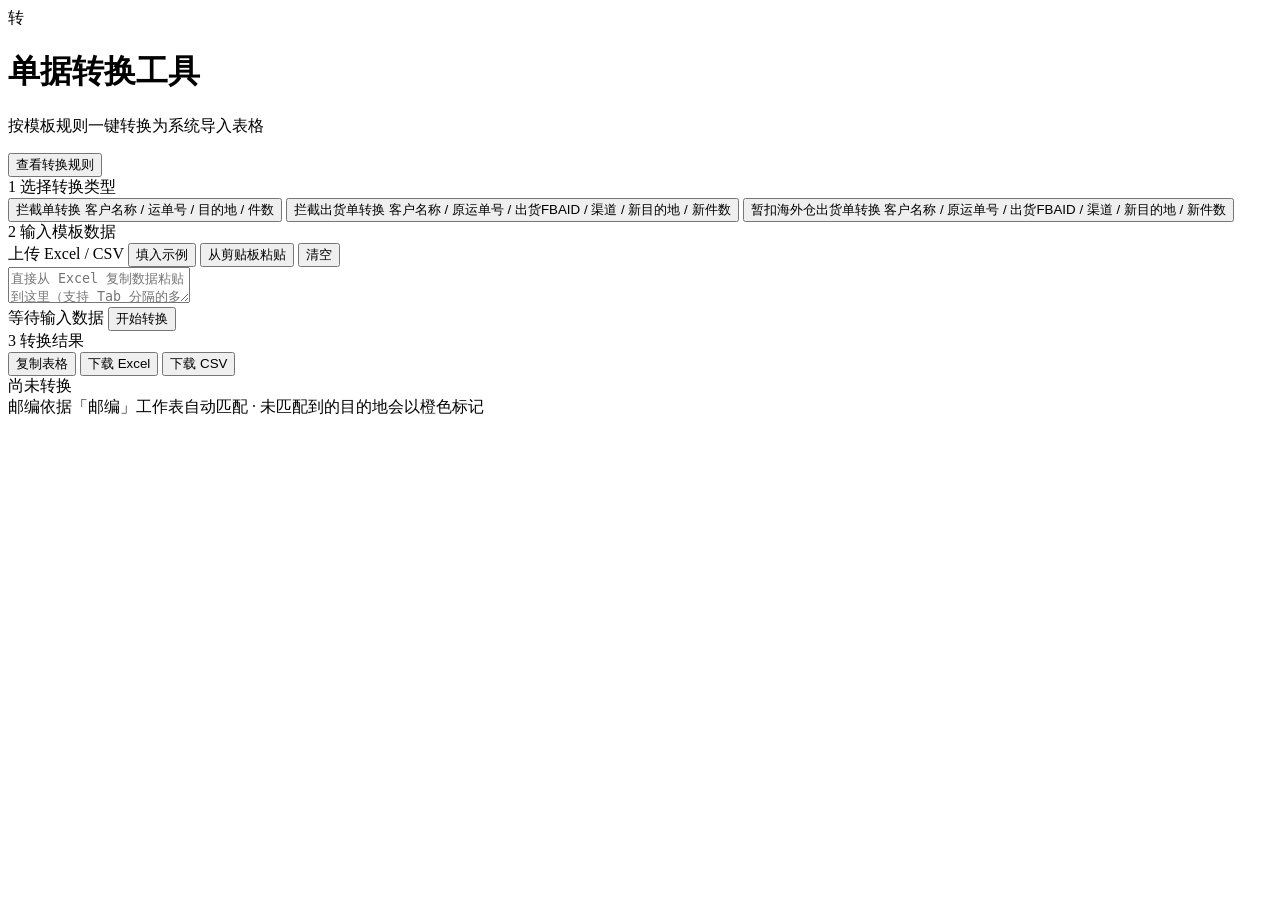
==== bill-converter/index.html @ fe73ea1b "Add bill converter index.html" ====
<!DOCTYPE html>
<html lang="zh-CN">
<head>
<meta charset="UTF-8">
<meta name="viewport" content="width=device-width, initial-scale=1.0">
<title>单据转换工具 · 拦截单 / 出货单</title>
<link rel="stylesheet" href="style.css">
</head>
<body>
<div class="app">

  <header class="topbar">
    <div class="brand">
      <div class="brand-mark">转</div>
      <div>
        <h1>单据转换工具</h1>
        <p>按模板规则一键转换为系统导入表格</p>
      </div>
    </div>
    <div class="topbar-actions">
      <button class="btn btn-ghost" id="btnRules">查看转换规则</button>
    </div>
  </header>

  <section class="card type-card">
    <div class="card-title"><span class="step">1</span> 选择转换类型</div>
    <div class="type-tabs" id="typeTabs">
      <button class="type-tab active" data-type="拦截单转换">
        <span class="tab-name">拦截单转换</span>
        <span class="tab-desc">客户名称 / 运单号 / 目的地 / 件数</span>
      </button>
      <button class="type-tab" data-type="拦截出货单转换">
        <span class="tab-name">拦截出货单转换</span>
        <span class="tab-desc">客户名称 / 原运单号 / 出货FBAID / 渠道 / 新目的地 / 新件数</span>
      </button>
      <button class="type-tab" data-type="暂扣海外仓出货单转换">
        <span class="tab-name">暂扣海外仓出货单转换</span>
        <span class="tab-desc">客户名称 / 原运单号 / 出货FBAID / 渠道 / 新目的地 / 新件数</span>
      </button>
    </div>
  </section>

  <div class="workspace">

    <section class="card input-card">
      <div class="card-title">
        <span class="step">2</span> 输入模板数据
        <span class="title-hint" id="inputHint"></span>
      </div>

      <div class="cols-info" id="colsInfo"></div>

      <div class="input-toolbar">
        <label class="btn btn-soft">
          <input type="file" id="fileInput" accept=".xlsx,.xls,.csv" hidden>
          上传 Excel / CSV
        </label>
        <button class="btn btn-soft" id="btnSample">填入示例</button>
        <button class="btn btn-soft" id="btnPaste">从剪贴板粘贴</button>
        <button class="btn btn-text" id="btnClear">清空</button>
      </div>

      <textarea id="inputText" spellcheck="false" placeholder="直接从 Excel 复制数据粘贴到这里（支持 Tab 分隔的多行多列，可含表头）&#10;&#10;例如：&#10;客户名称	运单号	目的地	件数&#10;XX客户	YT123456	ONT8	5"></textarea>

      <div class="parse-bar">
        <span id="parseStatus" class="parse-status">等待输入数据</span>
        <button class="btn btn-primary" id="btnConvert">开始转换</button>
      </div>

      <div class="preview-wrap" id="previewWrap" hidden>
        <div class="sub-title">输入数据预览</div>
        <div class="table-scroll small"><table id="previewTable"></table></div>
      </div>
    </section>

    <section class="card output-card">
      <div class="card-title">
        <span class="step">3</span> 转换结果
        <span class="title-hint" id="outputHint"></span>
      </div>

      <div class="output-toolbar">
        <button class="btn btn-primary" id="btnCopy">复制表格</button>
        <button class="btn btn-soft" id="btnDownload">下载 Excel</button>
        <button class="btn btn-text" id="btnDownloadCsv">下载 CSV</button>
      </div>

      <div class="table-scroll" id="outputScroll">
        <table id="outputTable"></table>
      </div>

      <div class="output-foot" id="outputFoot">尚未转换</div>
    </section>

  </div>

  <section class="card rules-card" id="rulesCard" hidden>
    <div class="card-title"><span class="step">规</span> 当前转换规则 <button class="btn btn-text" id="btnCloseRules">收起</button></div>
    <p class="rules-note">规则来自「转换.xlsx」第一个子表格的第 2 / 3 / 4 行。若与预期不符，请以原始表格为准。</p>
    <div class="table-scroll"><table id="rulesTable"></table></div>
  </section>

  <footer class="foot">
    邮编依据「邮编」工作表自动匹配 · 未匹配到的目的地会以橙色标记
  </footer>
</div>

<div class="toast" id="toast"></div>

<script src="xlsx.full.min.js"></script>
<script src="data.js"></script>
<script src="core.js"></script>
<script src="app.js"></script>
</body>
</html>
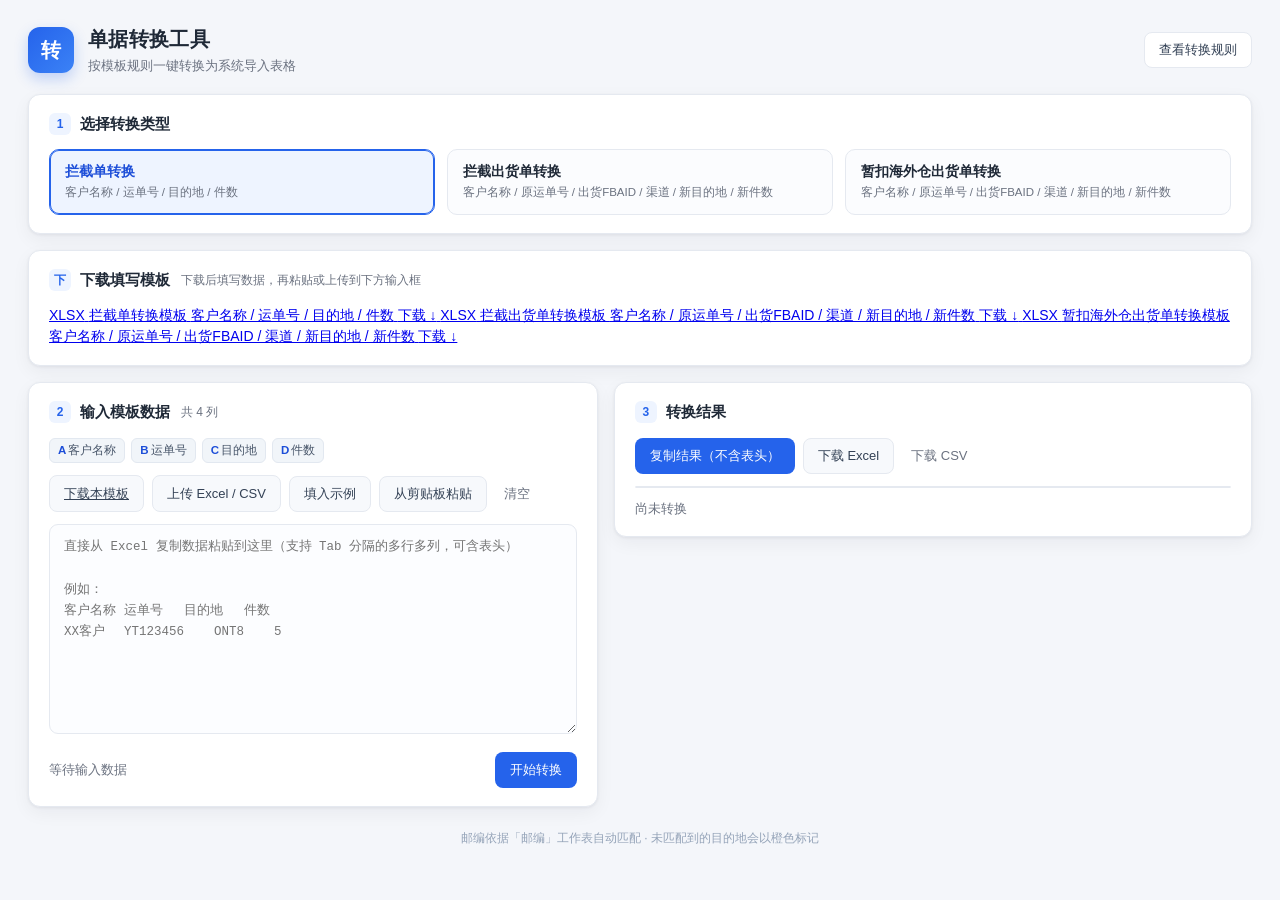
==== commit 01500e40: "Update converter: bill-converter/index.html" ====
--- a/bill-converter/index.html
+++ b/bill-converter/index.html
@@ -40,6 +40,38 @@
     </div>
   </section>
 
+  <section class="card template-card">
+    <div class="card-title"><span class="step">下</span> 下载填写模板
+      <span class="title-hint">下载后填写数据，再粘贴或上传到下方输入框</span>
+    </div>
+    <div class="template-list">
+      <a class="template-item" href="templates/拦截单转换模板.xlsx" download="拦截单转换模板.xlsx">
+        <span class="tpl-icon">XLSX</span>
+        <span class="tpl-body">
+          <span class="tpl-name">拦截单转换模板</span>
+          <span class="tpl-cols">客户名称 / 运单号 / 目的地 / 件数</span>
+        </span>
+        <span class="tpl-dl">下载 ↓</span>
+      </a>
+      <a class="template-item" href="templates/拦截出货单转换模板.xlsx" download="拦截出货单转换模板.xlsx">
+        <span class="tpl-icon">XLSX</span>
+        <span class="tpl-body">
+          <span class="tpl-name">拦截出货单转换模板</span>
+          <span class="tpl-cols">客户名称 / 原运单号 / 出货FBAID / 渠道 / 新目的地 / 新件数</span>
+        </span>
+        <span class="tpl-dl">下载 ↓</span>
+      </a>
+      <a class="template-item" href="templates/暂扣海外仓出货单转换模板.xlsx" download="暂扣海外仓出货单转换模板.xlsx">
+        <span class="tpl-icon">XLSX</span>
+        <span class="tpl-body">
+          <span class="tpl-name">暂扣海外仓出货单转换模板</span>
+          <span class="tpl-cols">客户名称 / 原运单号 / 出货FBAID / 渠道 / 新目的地 / 新件数</span>
+        </span>
+        <span class="tpl-dl">下载 ↓</span>
+      </a>
+    </div>
+  </section>
+
   <div class="workspace">
 
     <section class="card input-card">
@@ -51,6 +83,7 @@
       <div class="cols-info" id="colsInfo"></div>
 
       <div class="input-toolbar">
+        <a class="btn btn-soft" id="btnTpl" href="templates/拦截单转换模板.xlsx" download>下载本模板</a>
         <label class="btn btn-soft">
           <input type="file" id="fileInput" accept=".xlsx,.xls,.csv" hidden>
           上传 Excel / CSV
@@ -80,7 +113,7 @@
       </div>
 
       <div class="output-toolbar">
-        <button class="btn btn-primary" id="btnCopy">复制表格</button>
+        <button class="btn btn-primary" id="btnCopy">复制结果（不含表头）</button>
         <button class="btn btn-soft" id="btnDownload">下载 Excel</button>
         <button class="btn btn-text" id="btnDownloadCsv">下载 CSV</button>
       </div>
--- a/bill-converter/style.css
+++ b/bill-converter/style.css
@@ -0,0 +1,122 @@
+* { box-sizing: border-box; }
+:root{
+  --bg:#f4f6fa;
+  --card:#ffffff;
+  --text:#1f2937;
+  --muted:#6b7280;
+  --line:#e5e9f0;
+  --primary:#2563eb;
+  --primary-dark:#1d4ed8;
+  --primary-soft:#eef4ff;
+  --warn:#d97706;
+  --warn-soft:#fff7e8;
+  --ok:#059669;
+  --shadow:0 1px 3px rgba(16,24,40,.06),0 6px 18px rgba(16,24,40,.05);
+}
+html,body{margin:0;padding:0;}
+body{
+  background:var(--bg);
+  color:var(--text);
+  font-family:-apple-system,BlinkMacSystemFont,"Segoe UI","PingFang SC","Microsoft YaHei",Arial,sans-serif;
+  font-size:14px;
+  line-height:1.5;
+}
+.app{max-width:1440px;margin:0 auto;padding:24px 28px 40px;}
+
+.topbar{display:flex;align-items:center;justify-content:space-between;margin-bottom:18px;}
+.brand{display:flex;align-items:center;gap:14px;}
+.brand-mark{
+  width:46px;height:46px;border-radius:12px;background:linear-gradient(135deg,#2563eb,#3b82f6);
+  color:#fff;font-size:20px;font-weight:700;display:flex;align-items:center;justify-content:center;
+  box-shadow:0 6px 14px rgba(37,99,235,.25);
+}
+.brand h1{margin:0;font-size:20px;letter-spacing:.3px;}
+.brand p{margin:2px 0 0;color:var(--muted);font-size:13px;}
+
+.btn{
+  border:1px solid transparent;border-radius:8px;padding:8px 14px;font-size:13px;cursor:pointer;
+  font-family:inherit;transition:all .16s;white-space:nowrap;display:inline-flex;align-items:center;justify-content:center;gap:5px;
+}
+.btn:active{transform:translateY(1px);}
+.btn-primary{background:var(--primary);color:#fff;}
+.btn-primary:hover{background:var(--primary-dark);}
+.btn-soft{background:#f7f9fc;border-color:var(--line);color:#334155;}
+.btn-soft:hover{background:var(--primary-soft);border-color:#bfd3f5;color:var(--primary-dark);}
+.btn-ghost{background:#fff;border-color:var(--line);color:#334155;}
+.btn-ghost:hover{border-color:#bfd3f5;color:var(--primary-dark);}
+.btn-text{background:transparent;color:var(--muted);padding:8px 8px;}
+.btn-text:hover{color:var(--primary);}
+
+.card{background:var(--card);border:1px solid var(--line);border-radius:12px;padding:18px 20px;box-shadow:var(--shadow);margin-bottom:16px;}
+.card-title{display:flex;align-items:center;gap:9px;font-size:15px;font-weight:600;margin-bottom:14px;}
+.step{
+  width:22px;height:22px;border-radius:6px;background:var(--primary-soft);color:var(--primary);
+  font-size:12px;display:inline-flex;align-items:center;justify-content:center;font-weight:700;
+}
+.title-hint{font-weight:400;color:var(--muted);font-size:12px;margin-left:2px;}
+
+.type-tabs{display:grid;grid-template-columns:repeat(3,1fr);gap:12px;}
+.type-tab{
+  text-align:left;background:#fbfcfe;border:1px solid var(--line);border-radius:10px;padding:13px 15px;
+  cursor:pointer;font-family:inherit;color:var(--text);transition:all .16s;
+}
+.type-tab:hover{border-color:#b9cdf0;background:var(--primary-soft);}
+.type-tab.active{border-color:var(--primary);background:var(--primary-soft);box-shadow:inset 0 0 0 1px var(--primary);}
+.tab-name{display:block;font-weight:600;font-size:14px;margin-bottom:3px;}
+.type-tab.active .tab-name{color:var(--primary-dark);}
+.tab-desc{display:block;color:var(--muted);font-size:11.5px;line-height:1.45;}
+
+.workspace{display:grid;grid-template-columns:minmax(0,1fr) minmax(0,1.12fr);gap:16px;align-items:start;}
+.input-card,.output-card{margin-bottom:0;}
+
+.cols-info{display:flex;flex-wrap:wrap;gap:6px;margin-bottom:12px;}
+.col-chip{background:#f1f5f9;border:1px solid #e2e8f0;border-radius:6px;padding:3px 8px;font-size:11.5px;color:#475569;}
+.col-chip b{color:var(--primary-dark);font-weight:600;margin-right:2px;}
+
+.input-toolbar,.output-toolbar{display:flex;flex-wrap:wrap;gap:8px;margin-bottom:12px;align-items:center;}
+textarea#inputText{
+  width:100%;min-height:210px;resize:vertical;border:1px solid var(--line);border-radius:9px;background:#fcfdff;
+  padding:12px 14px;font-family:ui-monospace,SFMono-Regular,Consolas,"Courier New",monospace;
+  font-size:12.5px;line-height:1.7;color:#1f2937;outline:none;tab-size:4;
+}
+textarea#inputText:focus{border-color:var(--primary);box-shadow:0 0 0 3px rgba(37,99,235,.1);}
+
+.parse-bar{display:flex;align-items:center;justify-content:space-between;gap:10px;margin-top:12px;}
+.parse-status{font-size:12.5px;color:var(--muted);}
+.parse-status.ok{color:var(--ok);}
+.parse-status.warn{color:var(--warn);}
+
+.preview-wrap{margin-top:16px;border-top:1px dashed var(--line);padding-top:14px;}
+.sub-title{font-size:12.5px;font-weight:600;color:#475569;margin-bottom:8px;}
+
+.table-scroll{overflow:auto;border:1px solid var(--line);border-radius:9px;max-height:520px;background:#fff;}
+.table-scroll.small{max-height:230px;}
+table{border-collapse:collapse;width:100%;font-size:12.5px;white-space:nowrap;}
+th,td{border-bottom:1px solid var(--line);border-right:1px solid var(--line);padding:8px 10px;text-align:left;}
+th{background:#f7f9fc;color:#475569;font-weight:600;position:sticky;top:0;z-index:1;font-size:12px;}
+tr:last-child td{border-bottom:none;}
+td:last-child,th:last-child{border-right:none;}
+tbody tr:hover{background:#f8fbff;}
+td.missing{background:var(--warn-soft);color:var(--warn);font-weight:600;}
+td.empty-time{background:#fff8f0;color:#b45309;}
+
+.output-foot{margin-top:12px;font-size:12.5px;color:var(--muted);}
+.output-foot.ok{color:var(--ok);}
+.output-foot.warn{color:var(--warn);}
+
+.rules-note{color:var(--muted);font-size:12.5px;margin:0 0 12px;}
+.rules-card .btn-text{padding:2px 8px;margin-left:auto;}
+.foot{text-align:center;color:#94a3b8;font-size:12px;margin-top:22px;}
+
+.toast{
+  position:fixed;left:50%;bottom:34px;transform:translate(-50%,20px);
+  background:#111827;color:#fff;padding:10px 18px;border-radius:9px;font-size:13px;
+  opacity:0;pointer-events:none;transition:all .25s;z-index:99;box-shadow:0 8px 24px rgba(0,0,0,.2);
+}
+.toast.show{opacity:1;transform:translate(-50%,0);}
+
+@media(max-width:1000px){
+  .workspace{grid-template-columns:1fr;}
+  .type-tabs{grid-template-columns:1fr;}
+  .app{padding:16px;}
+}
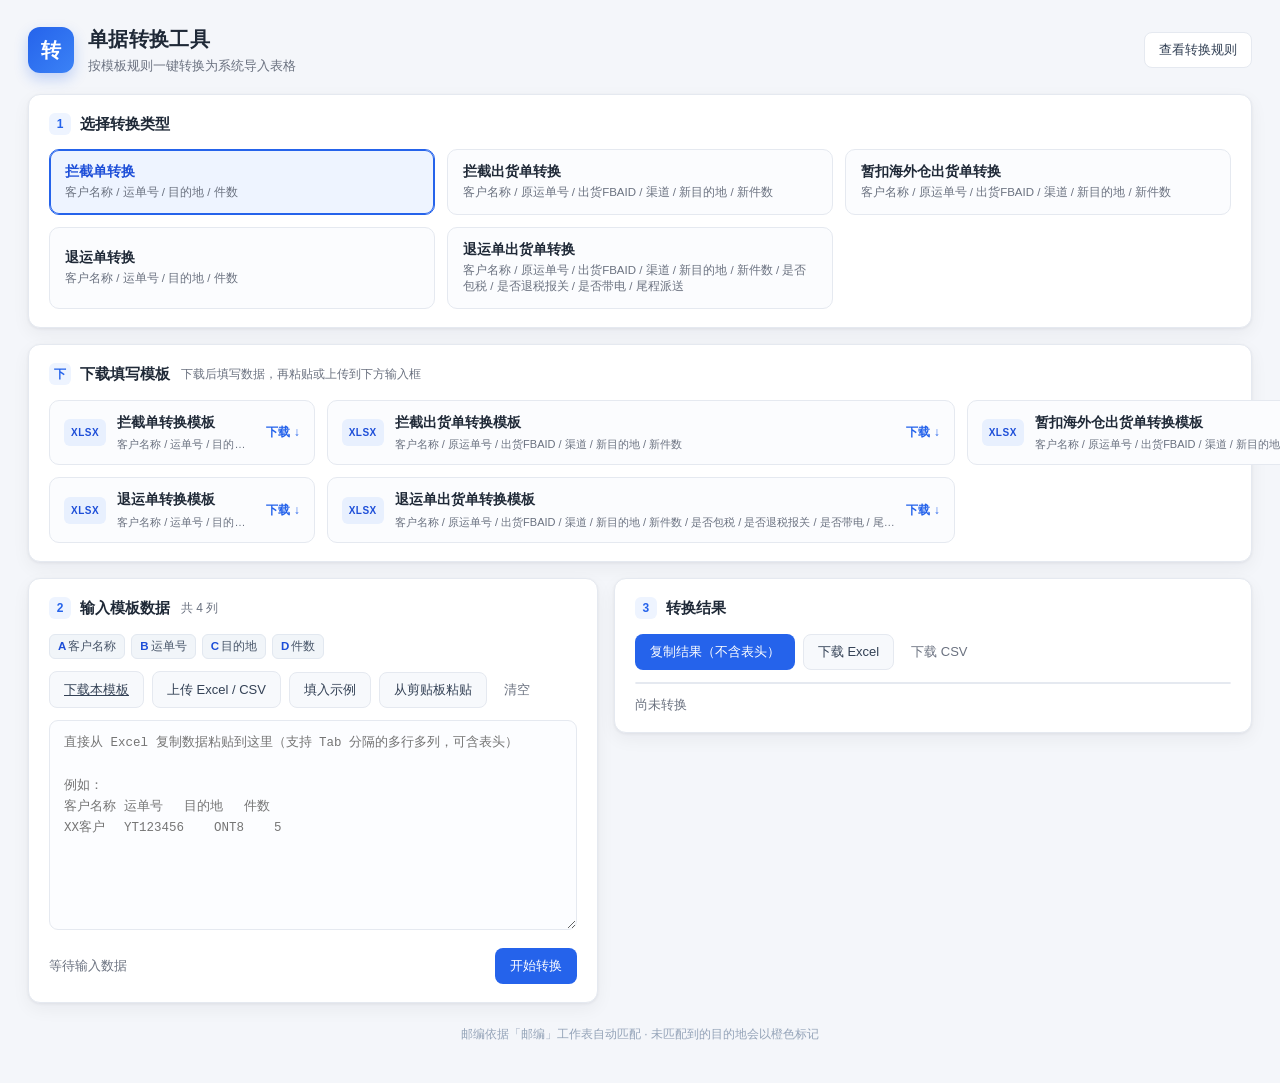
==== commit e8e4c170: "Update converter: bill-converter/index.html" ====
--- a/bill-converter/index.html
+++ b/bill-converter/index.html
@@ -37,6 +37,14 @@
         <span class="tab-name">暂扣海外仓出货单转换</span>
         <span class="tab-desc">客户名称 / 原运单号 / 出货FBAID / 渠道 / 新目的地 / 新件数</span>
       </button>
+      <button class="type-tab" data-type="退运单转换">
+        <span class="tab-name">退运单转换</span>
+        <span class="tab-desc">客户名称 / 运单号 / 目的地 / 件数</span>
+      </button>
+      <button class="type-tab" data-type="退运单出货单转换">
+        <span class="tab-name">退运单出货单转换</span>
+        <span class="tab-desc">客户名称 / 原运单号 / 出货FBAID / 渠道 / 新目的地 / 新件数 / 是否包税 / 是否退税报关 / 是否带电 / 尾程派送</span>
+      </button>
     </div>
   </section>
 
@@ -66,6 +74,22 @@
         <span class="tpl-body">
           <span class="tpl-name">暂扣海外仓出货单转换模板</span>
           <span class="tpl-cols">客户名称 / 原运单号 / 出货FBAID / 渠道 / 新目的地 / 新件数</span>
+        </span>
+        <span class="tpl-dl">下载 ↓</span>
+      </a>
+      <a class="template-item" href="templates/退运单转换模板.xlsx" download="退运单转换模板.xlsx">
+        <span class="tpl-icon">XLSX</span>
+        <span class="tpl-body">
+          <span class="tpl-name">退运单转换模板</span>
+          <span class="tpl-cols">客户名称 / 运单号 / 目的地 / 件数</span>
+        </span>
+        <span class="tpl-dl">下载 ↓</span>
+      </a>
+      <a class="template-item" href="templates/退运单出货单转换模板.xlsx" download="退运单出货单转换模板.xlsx">
+        <span class="tpl-icon">XLSX</span>
+        <span class="tpl-body">
+          <span class="tpl-name">退运单出货单转换模板</span>
+          <span class="tpl-cols">客户名称 / 原运单号 / 出货FBAID / 渠道 / 新目的地 / 新件数 / 是否包税 / 是否退税报关 / 是否带电 / 尾程派送</span>
         </span>
         <span class="tpl-dl">下载 ↓</span>
       </a>
--- a/bill-converter/style.css
+++ b/bill-converter/style.css
@@ -66,6 +66,21 @@
 .type-tab.active .tab-name{color:var(--primary-dark);}
 .tab-desc{display:block;color:var(--muted);font-size:11.5px;line-height:1.45;}
 
+.template-list{display:grid;grid-template-columns:repeat(3,1fr);gap:12px;}
+.template-item{
+  display:flex;align-items:center;gap:11px;text-decoration:none;color:var(--text);
+  border:1px solid var(--line);border-radius:10px;padding:12px 14px;background:#fbfcfe;transition:all .16s;
+}
+.template-item:hover{border-color:var(--primary);background:var(--primary-soft);box-shadow:0 2px 10px rgba(37,99,235,.1);}
+.tpl-icon{
+  flex:none;background:#e8f0fe;color:var(--primary-dark);font-size:10px;font-weight:700;
+  letter-spacing:.5px;border-radius:6px;padding:6px 7px;
+}
+.tpl-body{display:flex;flex-direction:column;min-width:0;flex:1;}
+.tpl-name{font-size:13.5px;font-weight:600;white-space:nowrap;overflow:hidden;text-overflow:ellipsis;}
+.tpl-cols{font-size:11px;color:var(--muted);margin-top:3px;white-space:nowrap;overflow:hidden;text-overflow:ellipsis;}
+.tpl-dl{flex:none;font-size:12px;color:var(--primary);font-weight:600;}
+
 .workspace{display:grid;grid-template-columns:minmax(0,1fr) minmax(0,1.12fr);gap:16px;align-items:start;}
 .input-card,.output-card{margin-bottom:0;}
 
@@ -118,5 +133,6 @@
 @media(max-width:1000px){
   .workspace{grid-template-columns:1fr;}
   .type-tabs{grid-template-columns:1fr;}
+  .template-list{grid-template-columns:1fr;}
   .app{padding:16px;}
 }
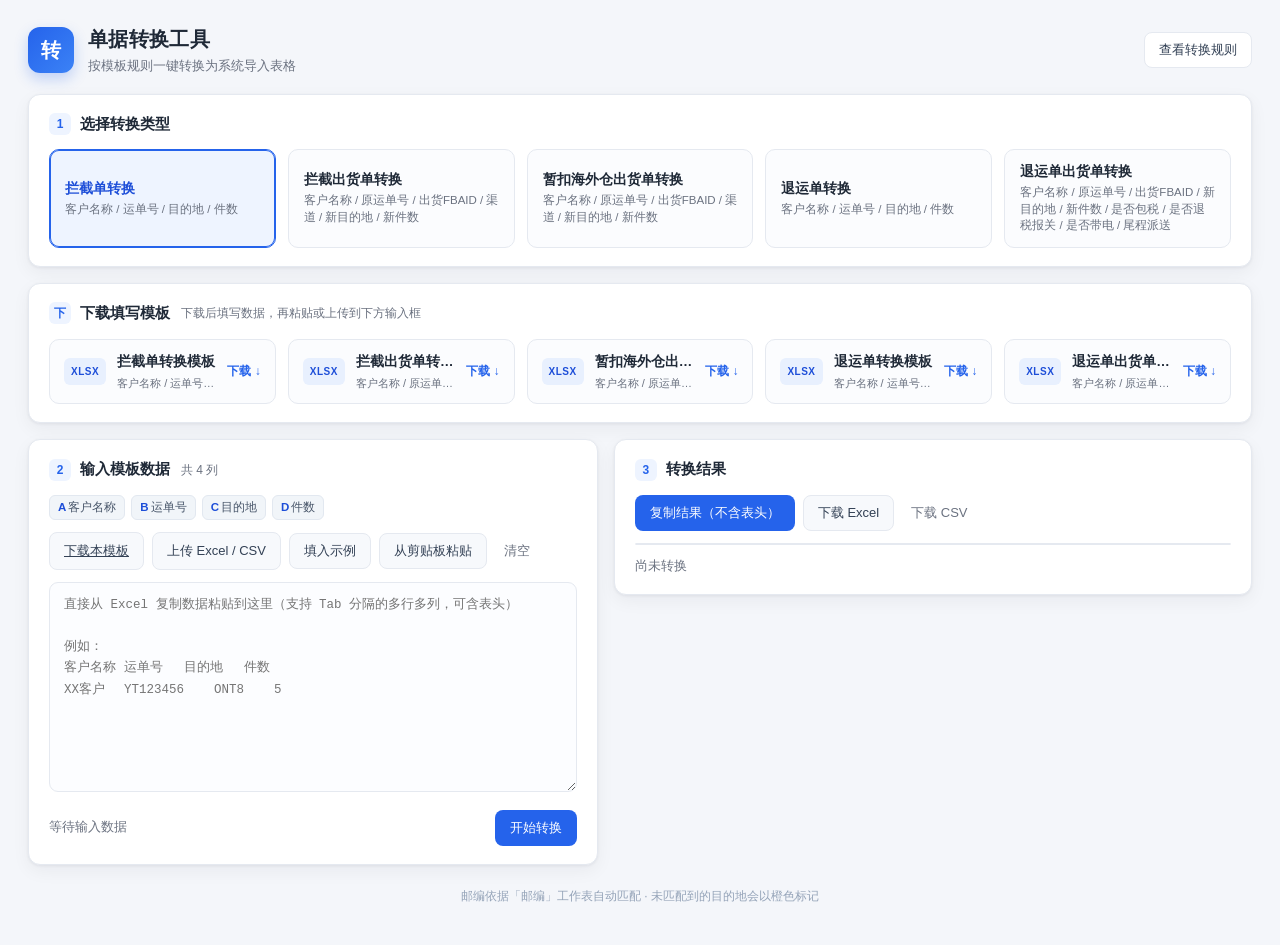
==== commit c9548d99: "Update converter: bill-converter/index.html" ====
--- a/bill-converter/index.html
+++ b/bill-converter/index.html
@@ -43,7 +43,7 @@
       </button>
       <button class="type-tab" data-type="退运单出货单转换">
         <span class="tab-name">退运单出货单转换</span>
-        <span class="tab-desc">客户名称 / 原运单号 / 出货FBAID / 渠道 / 新目的地 / 新件数 / 是否包税 / 是否退税报关 / 是否带电 / 尾程派送</span>
+        <span class="tab-desc">客户名称 / 原运单号 / 出货FBAID / 新目的地 / 新件数 / 是否包税 / 是否退税报关 / 是否带电 / 尾程派送</span>
       </button>
     </div>
   </section>
@@ -89,7 +89,7 @@
         <span class="tpl-icon">XLSX</span>
         <span class="tpl-body">
           <span class="tpl-name">退运单出货单转换模板</span>
-          <span class="tpl-cols">客户名称 / 原运单号 / 出货FBAID / 渠道 / 新目的地 / 新件数 / 是否包税 / 是否退税报关 / 是否带电 / 尾程派送</span>
+          <span class="tpl-cols">客户名称 / 原运单号 / 出货FBAID / 新目的地 / 新件数 / 是否包税 / 是否退税报关 / 是否带电 / 尾程派送</span>
         </span>
         <span class="tpl-dl">下载 ↓</span>
       </a>
--- a/bill-converter/style.css
+++ b/bill-converter/style.css
@@ -55,7 +55,7 @@
 }
 .title-hint{font-weight:400;color:var(--muted);font-size:12px;margin-left:2px;}
 
-.type-tabs{display:grid;grid-template-columns:repeat(3,1fr);gap:12px;}
+.type-tabs{display:grid;grid-template-columns:repeat(auto-fit,minmax(220px,1fr));gap:12px;}
 .type-tab{
   text-align:left;background:#fbfcfe;border:1px solid var(--line);border-radius:10px;padding:13px 15px;
   cursor:pointer;font-family:inherit;color:var(--text);transition:all .16s;
@@ -66,7 +66,7 @@
 .type-tab.active .tab-name{color:var(--primary-dark);}
 .tab-desc{display:block;color:var(--muted);font-size:11.5px;line-height:1.45;}
 
-.template-list{display:grid;grid-template-columns:repeat(3,1fr);gap:12px;}
+.template-list{display:grid;grid-template-columns:repeat(auto-fit,minmax(220px,1fr));gap:12px;}
 .template-item{
   display:flex;align-items:center;gap:11px;text-decoration:none;color:var(--text);
   border:1px solid var(--line);border-radius:10px;padding:12px 14px;background:#fbfcfe;transition:all .16s;
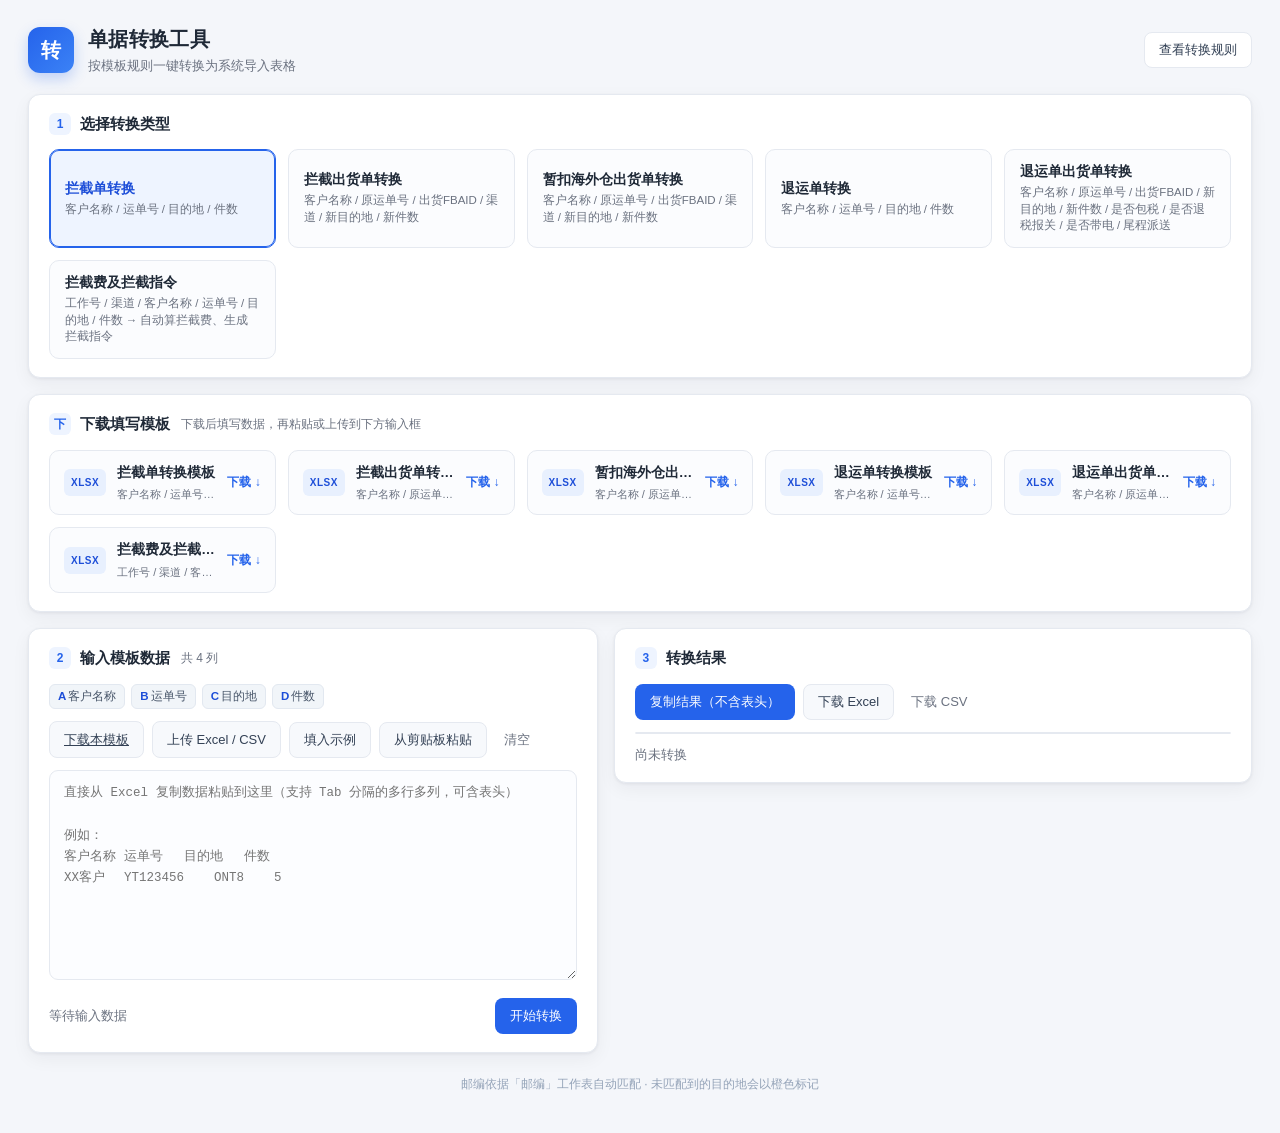
==== commit 3344943c: "Update converter: bill-converter/index.html" ====
--- a/bill-converter/index.html
+++ b/bill-converter/index.html
@@ -45,6 +45,10 @@
         <span class="tab-name">退运单出货单转换</span>
         <span class="tab-desc">客户名称 / 原运单号 / 出货FBAID / 新目的地 / 新件数 / 是否包税 / 是否退税报关 / 是否带电 / 尾程派送</span>
       </button>
+      <button class="type-tab" data-type="拦截费及拦截指令">
+        <span class="tab-name">拦截费及拦截指令</span>
+        <span class="tab-desc">工作号 / 渠道 / 客户名称 / 运单号 / 目的地 / 件数 → 自动算拦截费、生成拦截指令</span>
+      </button>
     </div>
   </section>
 
@@ -90,6 +94,14 @@
         <span class="tpl-body">
           <span class="tpl-name">退运单出货单转换模板</span>
           <span class="tpl-cols">客户名称 / 原运单号 / 出货FBAID / 新目的地 / 新件数 / 是否包税 / 是否退税报关 / 是否带电 / 尾程派送</span>
+        </span>
+        <span class="tpl-dl">下载 ↓</span>
+      </a>
+      <a class="template-item" href="templates/拦截费及拦截指令模板.xlsx" download="拦截费及拦截指令模板.xlsx">
+        <span class="tpl-icon">XLSX</span>
+        <span class="tpl-body">
+          <span class="tpl-name">拦截费及拦截指令模板</span>
+          <span class="tpl-cols">工作号 / 渠道 / 客户名称 / 运单号 / 目的地 / 件数</span>
         </span>
         <span class="tpl-dl">下载 ↓</span>
       </a>
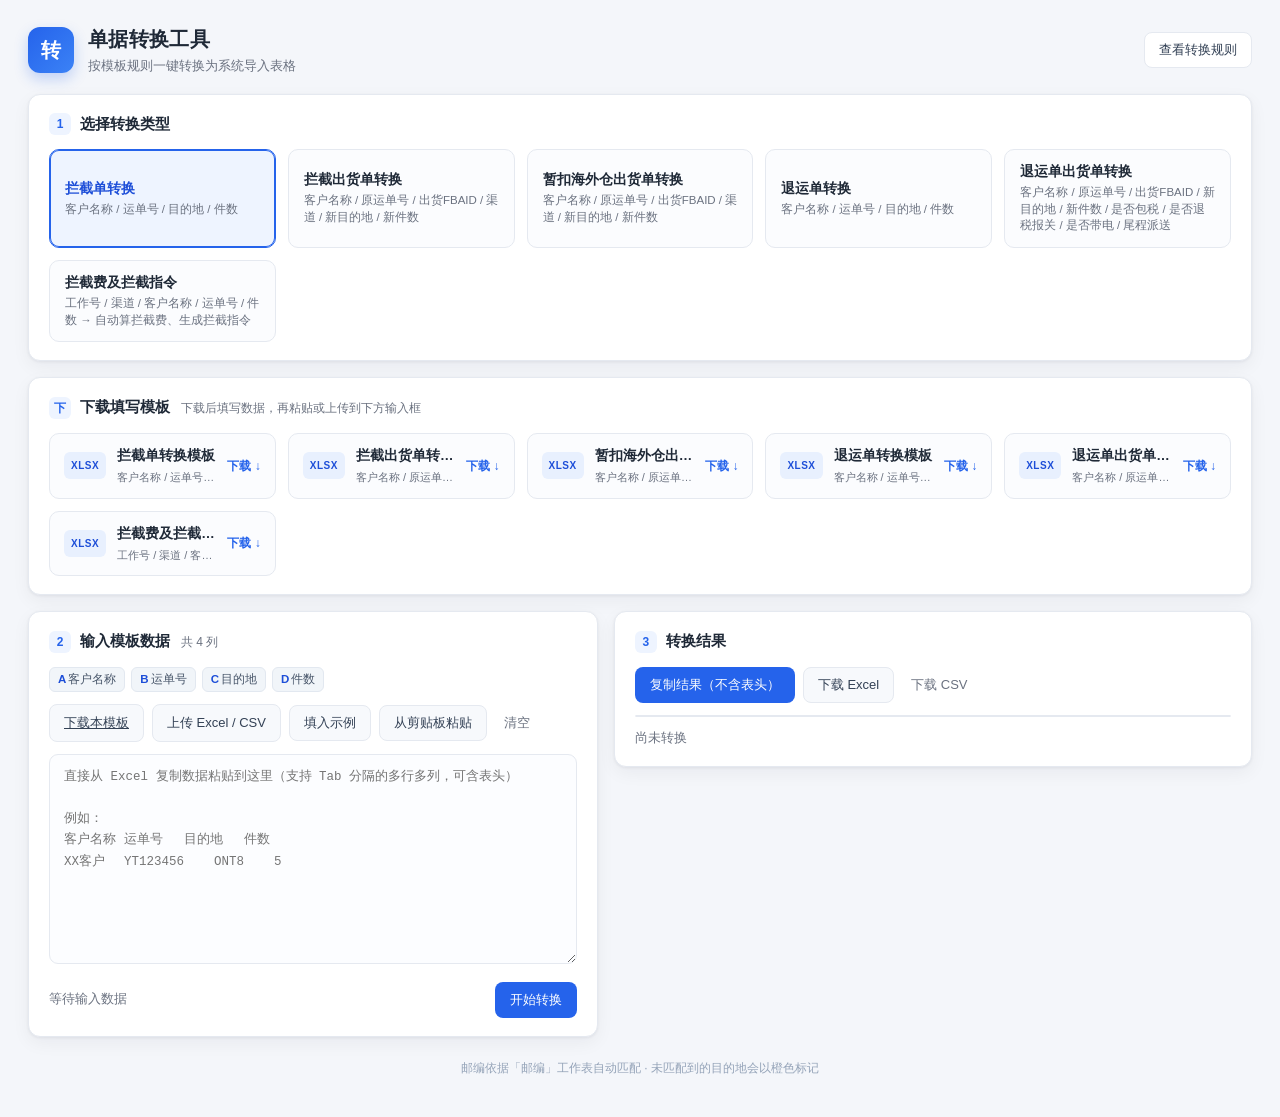
==== commit c3417d86: "Update converter: bill-converter/index.html" ====
--- a/bill-converter/index.html
+++ b/bill-converter/index.html
@@ -47,7 +47,7 @@
       </button>
       <button class="type-tab" data-type="拦截费及拦截指令">
         <span class="tab-name">拦截费及拦截指令</span>
-        <span class="tab-desc">工作号 / 渠道 / 客户名称 / 运单号 / 目的地 / 件数 → 自动算拦截费、生成拦截指令</span>
+        <span class="tab-desc">工作号 / 渠道 / 客户名称 / 运单号 / 件数 → 自动算拦截费、生成拦截指令</span>
       </button>
     </div>
   </section>
@@ -101,7 +101,7 @@
         <span class="tpl-icon">XLSX</span>
         <span class="tpl-body">
           <span class="tpl-name">拦截费及拦截指令模板</span>
-          <span class="tpl-cols">工作号 / 渠道 / 客户名称 / 运单号 / 目的地 / 件数</span>
+          <span class="tpl-cols">工作号 / 渠道 / 客户名称 / 运单号 / 件数</span>
         </span>
         <span class="tpl-dl">下载 ↓</span>
       </a>
